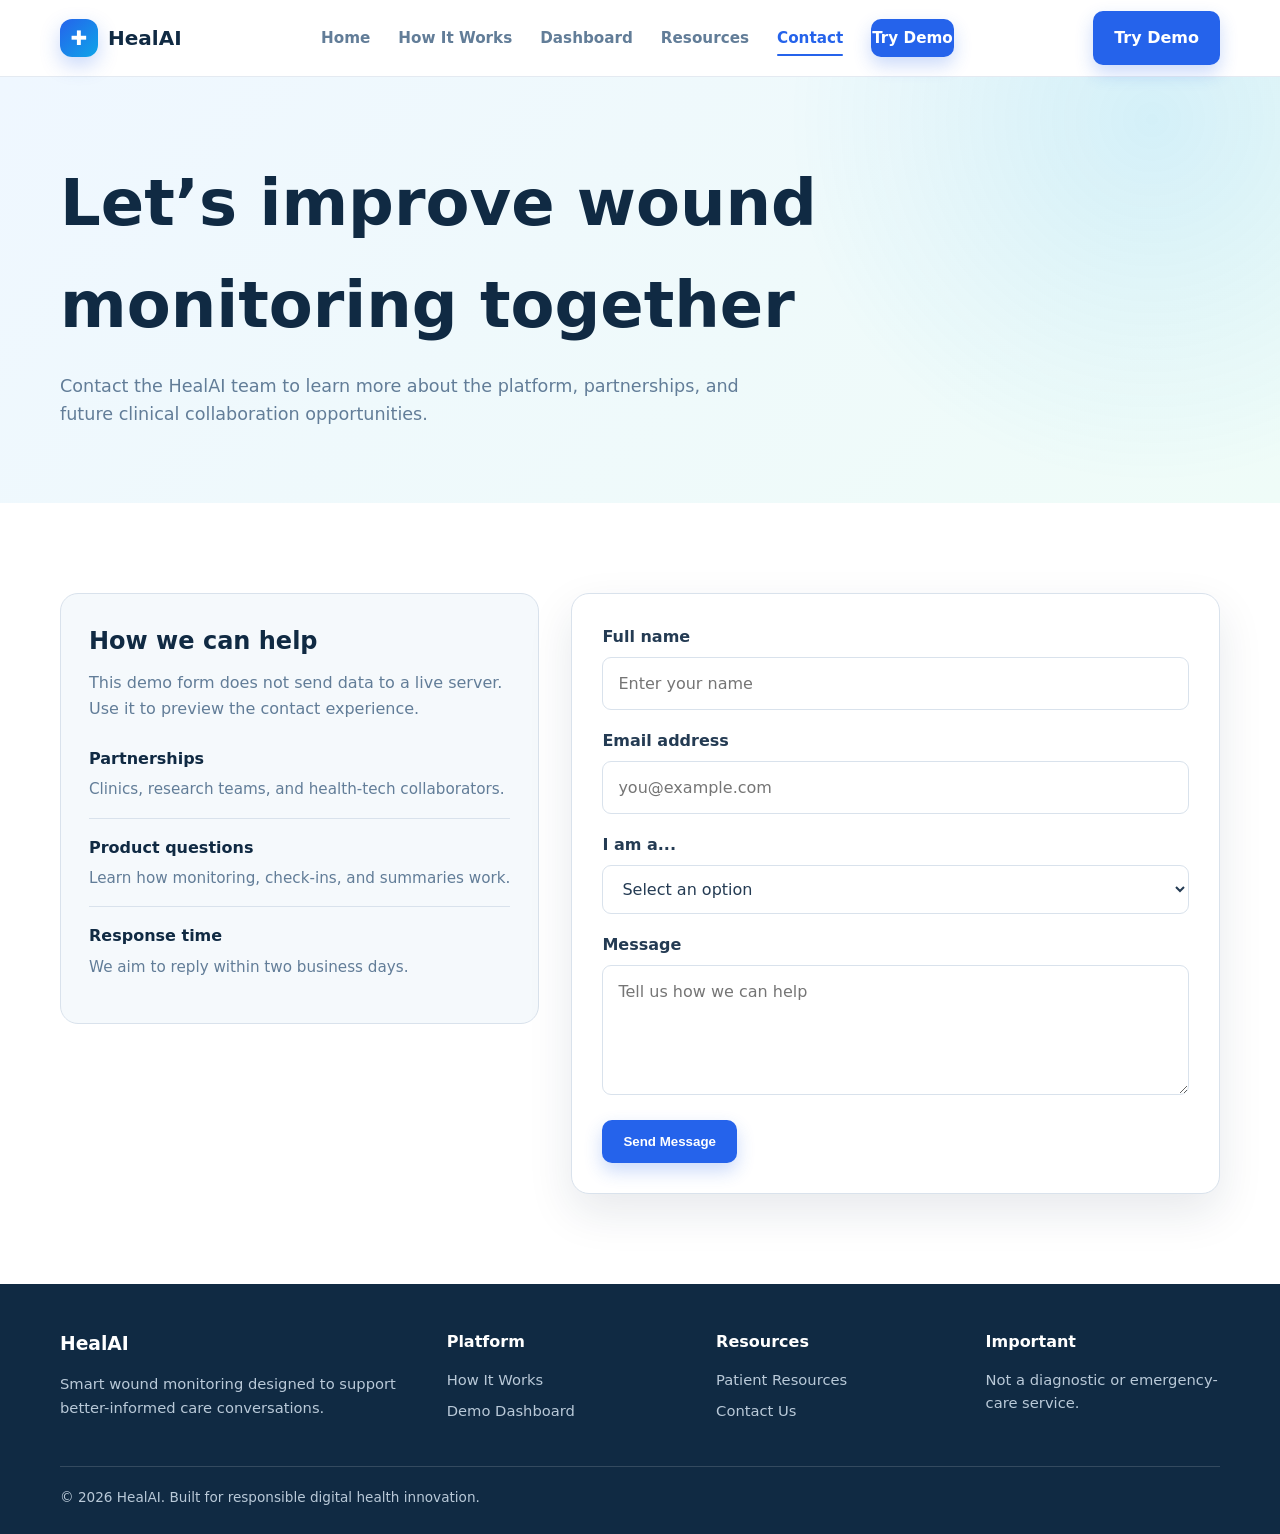
==== contact.html @ 831de9ca "Add files via upload" ====
<!DOCTYPE html>
<html lang="en">
<head>
  <meta charset="UTF-8" />
  <meta name="viewport" content="width=device-width, initial-scale=1.0" />
  <title>Contact | HealAI</title>
  <link rel="stylesheet" href="styles.css" />
</head>
<body>

<a class="skip-link" href="#main">Skip to content</a>

<header class="navbar">
  <div class="container nav-content">
    <a href="index.html" class="logo">
      <span class="logo-mark">✚</span>
      HealAI
    </a>

    <nav class="nav-links">
      <a href="index.html">Home</a>
      <a href="how-it-works.html">How It Works</a>
      <a href="dashboard.html">Dashboard</a>
      <a href="resources.html">Resources</a>
      <a class="active" href="contact.html">Contact</a>
      <a class="nav-cta btn btn-primary" href="dashboard.html">Try Demo</a>
    </nav>

    <div class="nav-actions">
      <a href="dashboard.html" class="btn btn-primary">Try Demo</a>
    </div>

    <button class="menu-btn" type="button" aria-label="Open menu" aria-expanded="false">☰</button>
  </div>
</header>

<main id="main">
  <section class="page-hero">
    <div class="container">
      <h1>Let’s improve wound monitoring together</h1>
      <p>
        Contact the HealAI team to learn more about the platform, partnerships,
        and future clinical collaboration opportunities.
      </p>
    </div>
  </section>

  <section class="section">
    <div class="container contact-layout">
      <aside class="contact-panel">
        <h2>How we can help</h2>
        <p>
          This demo form does not send data to a live server. Use it to preview
          the contact experience.
        </p>

        <div class="contact-item">
          <h3>Partnerships</h3>
          <p>Clinics, research teams, and health-tech collaborators.</p>
        </div>

        <div class="contact-item">
          <h3>Product questions</h3>
          <p>Learn how monitoring, check-ins, and summaries work.</p>
        </div>

        <div class="contact-item">
          <h3>Response time</h3>
          <p>We aim to reply within two business days.</p>
        </div>
      </aside>

      <form class="form">
        <div class="form-group">
          <label for="name">Full name</label>
          <input id="name" name="name" type="text" autocomplete="name" placeholder="Enter your name" required />
        </div>

        <div class="form-group">
          <label for="email">Email address</label>
          <input id="email" name="email" type="email" autocomplete="email" placeholder="you@example.com" required />
        </div>

        <div class="form-group">
          <label for="role">I am a...</label>
          <select id="role" name="role" required>
            <option value="">Select an option</option>
            <option>Patient</option>
            <option>Healthcare professional</option>
            <option>Researcher</option>
            <option>Potential partner</option>
            <option>Student or hackathon evaluator</option>
          </select>
        </div>

        <div class="form-group">
          <label for="message">Message</label>
          <textarea
            id="message"
            name="message"
            placeholder="Tell us how we can help"
            required
          ></textarea>
        </div>

        <button class="btn btn-primary" type="submit">
          Send Message
        </button>

        <p class="form-success">
          Thank you. The HealAI team will get back to you soon.
        </p>
      </form>
    </div>
  </section>
</main>

<footer class="footer">
  <div class="container">
    <div class="footer-grid">
      <div>
        <h3>HealAI</h3>
        <p>
          Smart wound monitoring designed to support better-informed care
          conversations.
        </p>
      </div>

      <div>
        <h4>Platform</h4>
        <a href="how-it-works.html">How It Works</a>
        <a href="dashboard.html">Demo Dashboard</a>
      </div>

      <div>
        <h4>Resources</h4>
        <a href="resources.html">Patient Resources</a>
        <a href="contact.html">Contact Us</a>
      </div>

      <div>
        <h4>Important</h4>
        <p>Not a diagnostic or emergency-care service.</p>
      </div>
    </div>

    <div class="footer-bottom">
      © 2026 HealAI. Built for responsible digital health innovation.
    </div>
  </div>
</footer>

<script src="script.js"></script>
</body>
</html>
---- styles.css ----
:root {
  --navy: #102a43;
  --blue: #2563eb;
  --cyan: #0ea5e9;
  --mint: #dff8f1;
  --green: #0f9d76;
  --text: #243b53;
  --muted: #627d98;
  --light: #f5f9fc;
  --border: #d9e2ec;
  --white: #ffffff;
  --shadow: 0 18px 45px rgba(16, 42, 67, 0.1);
  --radius: 18px;
}

* {
  box-sizing: border-box;
  margin: 0;
  padding: 0;
}

html {
  scroll-behavior: smooth;
}

body {
  font-family: Inter, ui-sans-serif, system-ui, -apple-system, BlinkMacSystemFont,
    "Segoe UI", sans-serif;
  color: var(--text);
  background: var(--white);
  line-height: 1.6;
}

a {
  color: inherit;
  text-decoration: none;
}

img {
  max-width: 100%;
  display: block;
}

.container {
  width: min(1160px, 92%);
  margin: auto;
}

.navbar {
  position: sticky;
  top: 0;
  z-index: 100;
  background: rgba(255, 255, 255, 0.94);
  backdrop-filter: blur(16px);
  border-bottom: 1px solid rgba(217, 226, 236, 0.7);
}

.nav-content {
  position: relative;
  height: 76px;
  display: flex;
  align-items: center;
  justify-content: space-between;
  gap: 16px;
}

.logo {
  display: flex;
  align-items: center;
  gap: 10px;
  font-weight: 800;
  font-size: 1.25rem;
  color: var(--navy);
}

.logo-mark {
  width: 38px;
  height: 38px;
  display: grid;
  place-items: center;
  border-radius: 12px;
  color: white;
  background: linear-gradient(135deg, var(--blue), var(--cyan));
  box-shadow: 0 8px 20px rgba(37, 99, 235, 0.25);
}

.nav-links {
  display: flex;
  align-items: center;
  gap: 28px;
  font-size: 0.95rem;
  font-weight: 600;
  color: var(--muted);
}

.nav-links a {
  position: relative;
  padding: 6px 0;
}

.nav-links a:hover,
.nav-links a.active {
  color: var(--blue);
}

.nav-links a.active::after {
  content: "";
  position: absolute;
  left: 0;
  right: 0;
  bottom: 0;
  height: 2px;
  border-radius: 99px;
  background: var(--blue);
}

.nav-actions {
  display: flex;
  align-items: center;
  gap: 12px;
}

.menu-btn {
  display: none;
  border: none;
  background: transparent;
  font-size: 1.5rem;
  cursor: pointer;
  color: var(--navy);
}

.nav-cta {
  display: none;
}

body.nav-open {
  overflow: hidden;
}

.skip-link {
  position: absolute;
  left: 12px;
  top: -48px;
  z-index: 200;
  padding: 8px 14px;
  border-radius: 8px;
  background: var(--navy);
  color: white;
  font-weight: 700;
}

.skip-link:focus {
  top: 12px;
}

.sr-only {
  position: absolute;
  width: 1px;
  height: 1px;
  padding: 0;
  margin: -1px;
  overflow: hidden;
  clip: rect(0, 0, 0, 0);
  white-space: nowrap;
  border: 0;
}

.btn {
  display: inline-flex;
  align-items: center;
  justify-content: center;
  gap: 8px;
  padding: 13px 20px;
  border-radius: 10px;
  border: 1px solid transparent;
  font-weight: 700;
  cursor: pointer;
  transition: 0.25s ease;
}

.btn-primary {
  color: white;
  background: var(--blue);
  box-shadow: 0 8px 18px rgba(37, 99, 235, 0.24);
}

.btn-primary:hover {
  transform: translateY(-2px);
  background: #1d4ed8;
}

.btn-secondary {
  color: var(--blue);
  background: white;
  border-color: #bfdbfe;
}

.btn-secondary:hover {
  background: #eff6ff;
}

.btn-light {
  color: var(--navy);
  background: var(--white);
}

.btn:disabled {
  opacity: 0.75;
  cursor: default;
  transform: none;
  box-shadow: none;
}

.hero {
  padding: 100px 0 90px;
  background:
    radial-gradient(circle at 85% 20%, rgba(14, 165, 233, 0.15), transparent 28%),
    linear-gradient(135deg, #f7fbff 0%, #eef9f8 100%);
}

.hero-grid {
  display: grid;
  grid-template-columns: 1.05fr 0.95fr;
  align-items: center;
  gap: 70px;
}

.eyebrow {
  display: inline-flex;
  align-items: center;
  gap: 8px;
  color: var(--green);
  background: #e7faf4;
  border-radius: 999px;
  padding: 8px 14px;
  font-weight: 700;
  font-size: 0.8rem;
  margin-bottom: 20px;
}

.hero h1 {
  max-width: 680px;
  color: var(--navy);
  font-size: clamp(2.5rem, 5vw, 4.6rem);
  line-height: 1.08;
  letter-spacing: -0.05em;
  margin-bottom: 22px;
}

.hero h1 span {
  color: var(--blue);
}

.hero p {
  max-width: 610px;
  color: var(--muted);
  font-size: 1.12rem;
  margin-bottom: 30px;
}

.hero-buttons {
  display: flex;
  flex-wrap: wrap;
  gap: 12px;
}

.hero-card {
  position: relative;
  padding: 22px;
  border-radius: 28px;
  background: white;
  box-shadow: var(--shadow);
  border: 1px solid #e5eef5;
}

.mockup {
  border-radius: 20px;
  overflow: hidden;
  background: #f3f8fc;
  border: 1px solid var(--border);
}

.mockup-header {
  display: flex;
  justify-content: space-between;
  padding: 18px;
  background: white;
  border-bottom: 1px solid var(--border);
}

.mockup-body {
  padding: 22px;
}

.status-card {
  padding: 18px;
  margin-bottom: 15px;
  border-radius: 15px;
  background: white;
}

.status-card:last-child {
  margin-bottom: 0;
}

.progress {
  height: 9px;
  background: #e5edf4;
  border-radius: 99px;
  overflow: hidden;
  margin: 12px 0;
}

.progress span {
  display: block;
  width: 72%;
  height: 100%;
  background: linear-gradient(90deg, var(--green), var(--cyan));
  border-radius: inherit;
}

.section {
  padding: 90px 0;
}

.section-soft {
  background: var(--light);
}

.section-heading {
  max-width: 680px;
  margin: 0 auto 48px;
  text-align: center;
}

.section-heading h2 {
  color: var(--navy);
  font-size: clamp(2rem, 4vw, 3rem);
  line-height: 1.15;
  margin-bottom: 15px;
}

.section-heading p {
  color: var(--muted);
}

.stack-heading {
  margin-top: 56px;
}

.cards {
  display: grid;
  grid-template-columns: repeat(3, 1fr);
  gap: 22px;
}

.card {
  padding: 28px;
  background: white;
  border: 1px solid var(--border);
  border-radius: var(--radius);
  box-shadow: 0 8px 24px rgba(16, 42, 67, 0.04);
  transition: transform 0.25s ease, box-shadow 0.25s ease;
}

.card:hover {
  transform: translateY(-4px);
  box-shadow: 0 16px 36px rgba(16, 42, 67, 0.08);
}

.card-icon {
  width: 48px;
  height: 48px;
  display: grid;
  place-items: center;
  border-radius: 14px;
  color: var(--blue);
  background: #eaf2ff;
  font-size: 1.35rem;
  margin-bottom: 18px;
}

.card h3 {
  color: var(--navy);
  margin-bottom: 10px;
}

.card p {
  color: var(--muted);
}

.steps {
  display: grid;
  grid-template-columns: repeat(4, 1fr);
  gap: 20px;
}

.step {
  position: relative;
  padding: 28px 20px;
  text-align: center;
  background: white;
  border: 1px solid var(--border);
  border-radius: var(--radius);
}

.step-number {
  width: 48px;
  height: 48px;
  display: grid;
  place-items: center;
  margin: 0 auto 18px;
  border-radius: 50%;
  color: white;
  background: var(--blue);
  font-weight: 800;
}

.step h3 {
  color: var(--navy);
  margin-bottom: 8px;
}

.step p {
  color: var(--muted);
}

.disclaimer {
  padding: 20px;
  border-left: 4px solid var(--green);
  background: #effcf8;
  color: #285e52;
  border-radius: 10px;
  margin-top: 35px;
}

.page-hero {
  padding: 75px 0;
  background:
    radial-gradient(circle at 90% 10%, rgba(14, 165, 233, 0.12), transparent 30%),
    linear-gradient(135deg, #eff7ff, #effcf8);
}

.page-hero h1 {
  color: var(--navy);
  font-size: clamp(2.3rem, 5vw, 4rem);
  margin-bottom: 15px;
}

.page-hero p {
  max-width: 680px;
  color: var(--muted);
  font-size: 1.1rem;
}

.dashboard {
  padding: 55px 0 80px;
  background: #f7fafc;
}

.dashboard-header {
  display: flex;
  justify-content: space-between;
  align-items: center;
  gap: 20px;
  margin-bottom: 28px;
}

.dashboard-header h2 {
  color: var(--navy);
}

.dashboard-header p {
  color: var(--muted);
}

.stats {
  display: grid;
  grid-template-columns: repeat(4, 1fr);
  gap: 18px;
  margin-bottom: 25px;
}

.stat {
  padding: 22px;
  background: white;
  border-radius: 15px;
  border: 1px solid var(--border);
  border-top: 3px solid var(--cyan);
}

.stat strong {
  display: block;
  color: var(--navy);
  font-size: 1.8rem;
}

.stat span {
  color: var(--muted);
  font-size: 0.9rem;
}

.dashboard-grid {
  display: grid;
  grid-template-columns: 1fr 1fr;
  gap: 22px;
}

.chart-card,
.upload-card {
  padding: 25px;
  background: white;
  border: 1px solid var(--border);
  border-radius: var(--radius);
}

.chart-card h3,
.upload-card h3 {
  color: var(--navy);
  margin-bottom: 6px;
}

.chart-card p,
.upload-card p {
  color: var(--muted);
}

.chart {
  display: flex;
  align-items: end;
  gap: 14px;
  height: 210px;
  margin-top: 30px;
  padding: 20px 10px 0;
  border-bottom: 1px solid var(--border);
}

.bar {
  flex: 1;
  min-height: 25px;
  border-radius: 8px 8px 0 0;
  background: linear-gradient(to top, var(--blue), var(--cyan));
}

.chart-labels {
  display: flex;
  gap: 14px;
  margin-top: 10px;
  padding: 0 10px;
  color: var(--muted);
  font-size: 0.8rem;
  text-align: center;
}

.chart-labels span {
  flex: 1;
}

.upload-box {
  display: grid;
  place-items: center;
  min-height: 190px;
  margin-top: 20px;
  padding: 20px;
  text-align: center;
  border: 2px dashed #b8cce0;
  border-radius: 15px;
  color: var(--muted);
  cursor: pointer;
  transition: border-color 0.2s ease, background 0.2s ease;
}

.upload-box:hover {
  border-color: var(--blue);
  background: #f8fbff;
}

.upload-preview {
  display: none;
  width: 100%;
  max-height: 180px;
  object-fit: cover;
  border-radius: 12px;
  margin-top: 14px;
}

.upload-icon {
  font-size: 2rem;
  margin-bottom: 6px;
}

.upload-box.is-dragover {
  border-color: var(--blue);
  background: #eef5ff;
}

.upload-box.is-busy {
  pointer-events: none;
  opacity: 0.72;
}

.preview-stage {
  margin-top: 16px;
}

.preview-stage canvas {
  width: 100%;
  height: auto;
  display: block;
  border-radius: 14px;
  border: 1px solid var(--border);
  background: #0b1c2c;
}

.overlay-legend {
  display: flex;
  flex-wrap: wrap;
  gap: 12px 16px;
  margin-top: 10px;
  color: var(--muted);
  font-size: 0.8rem;
  font-weight: 600;
}

.overlay-legend span {
  display: inline-flex;
  align-items: center;
  gap: 6px;
}

.swatch {
  width: 10px;
  height: 10px;
  border-radius: 99px;
  display: inline-block;
}

.swatch-red {
  background: #e11d48;
}

.swatch-yellow {
  background: #eab308;
}

.swatch-dark {
  background: #334155;
}

.chart-card-wide {
  margin-top: 22px;
}

.chart-card .form-group {
  margin-bottom: 16px;
}

.chart-card .form-group label,
.chart-card > form > label {
  display: block;
  color: var(--navy);
  font-weight: 700;
  margin-bottom: 6px;
}

.chart-card textarea {
  width: 100%;
  min-height: 110px;
  padding: 13px 15px;
  border: 1px solid var(--border);
  border-radius: 9px;
  font: inherit;
  resize: vertical;
  background: white;
  color: var(--text);
}

.chart-card textarea:focus {
  outline: none;
  border-color: var(--blue);
  box-shadow: 0 0 0 4px rgba(37, 99, 235, 0.12);
}

.chart-card form .btn {
  margin-top: 4px;
}

.checkin-status {
  margin-top: 16px;
  padding: 14px 16px;
  background: #effcf8;
  color: #285e52;
  border-radius: 10px;
  border-left: 4px solid var(--green);
}

.analysis-card {
  padding: 25px;
  background: white;
  border: 1px solid var(--border);
  border-radius: var(--radius);
  min-height: 100%;
}

.analysis-card h3 {
  color: var(--navy);
  margin-bottom: 6px;
}

.analysis-empty {
  height: 100%;
  min-height: 280px;
  display: flex;
  flex-direction: column;
  align-items: center;
  justify-content: center;
  text-align: center;
  color: var(--muted);
  padding: 12px;
}

.analysis-empty .card-icon {
  margin-bottom: 12px;
}

.analysis-empty h3 {
  margin-bottom: 8px;
}

.analysis-empty p {
  max-width: 360px;
}

.analysis-header {
  display: flex;
  align-items: flex-start;
  gap: 14px;
  margin-bottom: 22px;
}

.analysis-header p {
  color: var(--muted);
  font-size: 0.95rem;
}

.analysis-badge {
  flex-shrink: 0;
  display: inline-flex;
  align-items: center;
  padding: 6px 11px;
  border-radius: 999px;
  font-size: 0.75rem;
  font-weight: 800;
  letter-spacing: 0.02em;
  text-transform: uppercase;
}

.badge-ok {
  color: #0f766e;
  background: #ccfbf1;
}

.badge-warn {
  color: #b45309;
  background: #fef3c7;
}

.badge-bad {
  color: #be123c;
  background: #ffe4e6;
}

.meters {
  display: grid;
  grid-template-columns: 1fr 1fr;
  gap: 14px 18px;
  margin-bottom: 20px;
}

.meter-label {
  display: flex;
  justify-content: space-between;
  gap: 10px;
  margin-bottom: 6px;
  font-size: 0.82rem;
  font-weight: 700;
  color: var(--navy);
}

.meter-label strong {
  color: var(--muted);
  font-weight: 700;
}

.meter-track {
  height: 8px;
  background: #e8eef5;
  border-radius: 99px;
  overflow: hidden;
}

.meter-fill {
  display: block;
  height: 100%;
  border-radius: inherit;
  background: linear-gradient(90deg, var(--blue), var(--cyan));
}

.meter-red {
  background: linear-gradient(90deg, #fb7185, #e11d48);
}

.meter-yellow {
  background: linear-gradient(90deg, #fde68a, #ca8a04);
}

.meter-dark {
  background: linear-gradient(90deg, #64748b, #0f172a);
}

.meter-green {
  background: linear-gradient(90deg, var(--green), var(--cyan));
}

.findings {
  list-style: none;
  display: grid;
  gap: 10px;
}

.findings li {
  padding: 12px 14px;
  border-radius: 12px;
  background: var(--light);
  border: 1px solid var(--border);
  color: var(--text);
  font-size: 0.92rem;
}

.findings li.warn {
  background: #fffbeb;
  border-color: #fde68a;
}

.findings li.alert {
  background: #fff1f2;
  border-color: #fecdd3;
}

.analysis-card .disclaimer {
  margin-top: 18px;
  padding: 14px 16px;
  font-size: 0.86rem;
}

.checklist {
  list-style: none;
  display: grid;
  gap: 10px;
  margin-top: 16px;
}

.checklist li {
  display: flex;
  gap: 10px;
  align-items: flex-start;
  color: var(--muted);
  font-size: 0.95rem;
}

.checklist li::before {
  content: "✓";
  color: var(--green);
  font-weight: 800;
  line-height: 1.4;
}

.checkin-grid {
  display: grid;
  grid-template-columns: 1fr 1fr;
  gap: 10px 16px;
  margin: 16px 0 18px;
}

.checkin-option {
  display: flex;
  align-items: center;
  gap: 8px;
  color: var(--text);
  font-weight: 600;
  font-size: 0.92rem;
}

.pain-row {
  display: flex;
  align-items: center;
  justify-content: space-between;
  gap: 12px;
  margin-top: 8px;
}

.pain-row output {
  min-width: 1.6rem;
  color: var(--navy);
  font-weight: 800;
}

input[type="range"] {
  width: 100%;
  accent-color: var(--blue);
}

.warning-list {
  display: grid;
  gap: 12px;
  margin-top: 8px;
}

.warning-list p {
  padding: 14px 16px;
  border-radius: 12px;
  background: #fff1f2;
  border: 1px solid #fecdd3;
  color: #9f1239;
}

.verify-grid {
  display: grid;
  grid-template-columns: repeat(4, 1fr);
  gap: 20px;
}

.cta-banner {
  display: flex;
  justify-content: space-between;
  align-items: center;
  gap: 24px;
  padding: 36px 40px;
  border-radius: 24px;
  background: linear-gradient(135deg, #102a43, #1d4ed8);
  color: white;
}

.cta-banner h2 {
  color: white;
  font-size: clamp(1.6rem, 3vw, 2.2rem);
  line-height: 1.2;
  margin-bottom: 8px;
}

.cta-banner p {
  color: rgba(255, 255, 255, 0.8);
}

.cta-banner .btn-primary {
  background: white;
  color: var(--blue);
  box-shadow: none;
  white-space: nowrap;
}

.cta-banner .btn-primary:hover {
  background: #eff6ff;
}

.contact-layout {
  display: grid;
  grid-template-columns: 0.85fr 1.15fr;
  gap: 32px;
  align-items: start;
}

.contact-panel {
  padding: 28px;
  background: var(--light);
  border: 1px solid var(--border);
  border-radius: var(--radius);
}

.contact-panel h2 {
  color: var(--navy);
  margin-bottom: 10px;
}

.contact-panel > p {
  color: var(--muted);
  margin-bottom: 24px;
}

.contact-item {
  padding: 16px 0;
  border-top: 1px solid var(--border);
}

.contact-item:first-of-type {
  border-top: 0;
  padding-top: 0;
}

.contact-item h3 {
  color: var(--navy);
  font-size: 1rem;
  margin-bottom: 6px;
}

.contact-item p {
  color: var(--muted);
  font-size: 0.95rem;
}

.footer {
  padding: 45px 0 25px;
  color: #b9c9d8;
  background: #102a43;
}

.footer-grid {
  display: grid;
  grid-template-columns: 1.5fr 1fr 1fr 1fr;
  gap: 35px;
  margin-bottom: 35px;
}

.footer h3,
.footer h4 {
  color: white;
  margin-bottom: 13px;
}

.footer p,
.footer a {
  color: #b9c9d8;
  font-size: 0.92rem;
}

.footer a {
  display: block;
  margin-bottom: 8px;
}

.footer a:hover {
  color: white;
}

.footer-bottom {
  padding-top: 20px;
  border-top: 1px solid rgba(255, 255, 255, 0.15);
  font-size: 0.85rem;
}

.form {
  max-width: 700px;
  margin: auto;
  padding: 30px;
  background: white;
  border: 1px solid var(--border);
  border-radius: var(--radius);
  box-shadow: var(--shadow);
}

.contact-layout .form {
  max-width: none;
  margin: 0;
}

.form-group {
  margin-bottom: 18px;
}

.form label {
  display: block;
  font-weight: 700;
  margin-bottom: 7px;
}

.form input,
.form textarea,
.form select {
  width: 100%;
  padding: 13px 15px;
  border: 1px solid var(--border);
  border-radius: 9px;
  font: inherit;
  background: white;
  color: var(--text);
}

.form input:focus,
.form textarea:focus,
.form select:focus {
  outline: none;
  border-color: var(--blue);
  box-shadow: 0 0 0 4px rgba(37, 99, 235, 0.12);
}

.form textarea {
  min-height: 130px;
  resize: vertical;
}

.form-success {
  display: none;
  margin-top: 16px;
  padding: 14px 16px;
  background: #effcf8;
  color: #285e52;
  border-radius: 10px;
  border-left: 4px solid var(--green);
}

.form-success.visible {
  display: block;
}

@media (max-width: 850px) {
  .nav-links,
  .nav-actions {
    display: none;
  }

  .menu-btn {
    display: block;
  }

  .nav-links.mobile-open {
    position: absolute;
    top: 76px;
    left: 0;
    right: 0;
    display: flex;
    flex-direction: column;
    align-items: flex-start;
    gap: 8px;
    padding: 18px 25px 25px;
    background: white;
    border-bottom: 1px solid var(--border);
    box-shadow: 0 16px 30px rgba(16, 42, 67, 0.08);
    z-index: 20;
  }

  .nav-links.mobile-open .nav-cta {
    display: inline-flex;
    margin-top: 10px;
  }

  .hero-grid,
  .dashboard-grid,
  .contact-layout,
  .cta-banner {
    grid-template-columns: 1fr;
  }

  .cta-banner {
    flex-direction: column;
    align-items: flex-start;
  }

  .cards,
  .steps,
  .stats,
  .meters,
  .verify-grid,
  .checkin-grid {
    grid-template-columns: repeat(2, 1fr);
  }

  .footer-grid {
    grid-template-columns: repeat(2, 1fr);
  }
}

@media (max-width: 560px) {
  .hero {
    padding: 65px 0;
  }

  .section {
    padding: 65px 0;
  }

  .page-hero {
    padding: 50px 0;
  }

  .cards,
  .steps,
  .stats,
  .meters,
  .footer-grid,
  .verify-grid,
  .checkin-grid {
    grid-template-columns: 1fr;
  }

  .dashboard-header {
    align-items: flex-start;
    flex-direction: column;
  }

  .cta-banner {
    padding: 28px 22px;
  }
}
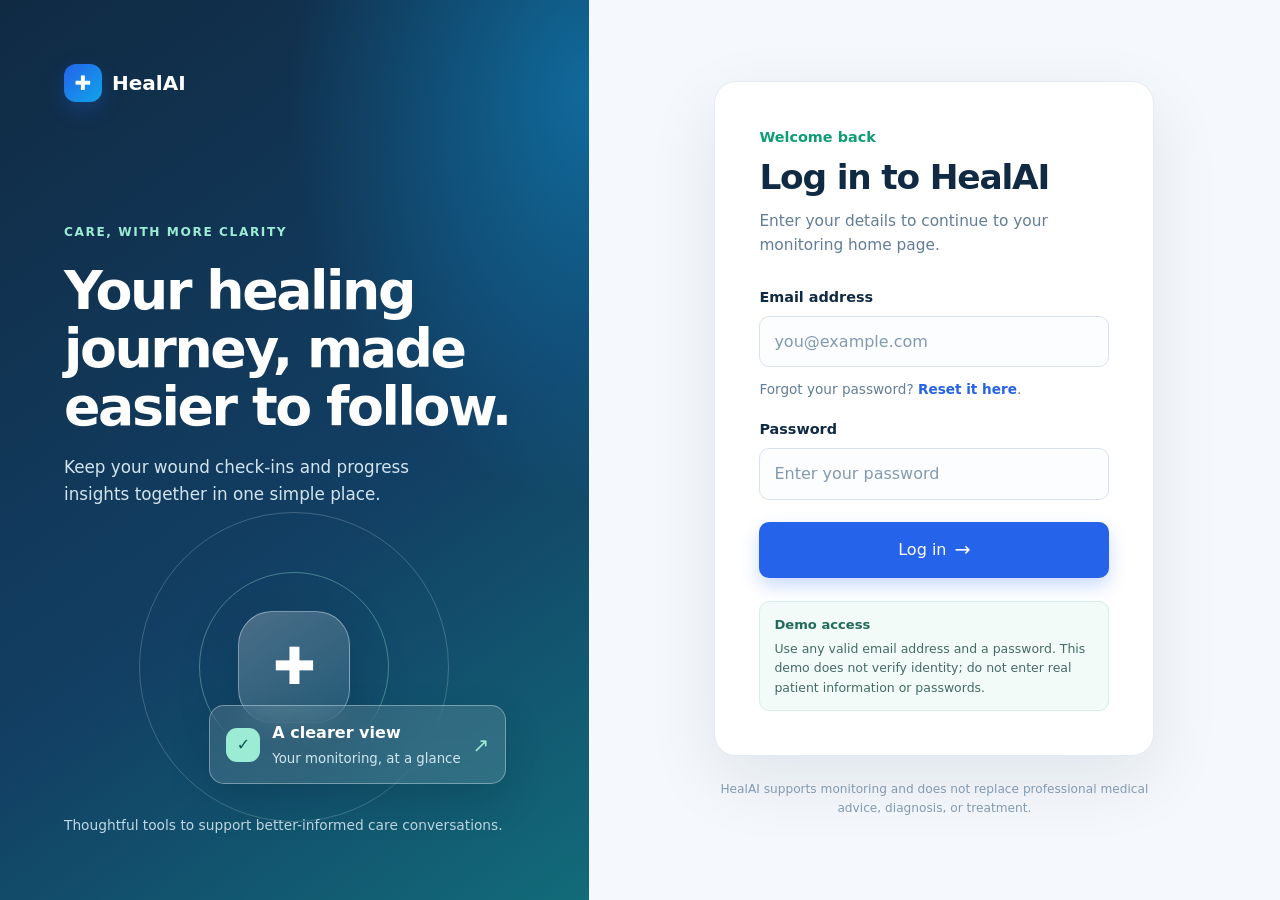
==== commit 76ffc4e4: "Polish HealAI login and connect authentication Co-authored-by: Copilot <223556219+Copilot@users.nore" ====
--- a/contact.html
+++ b/contact.html
@@ -5,6 +5,7 @@
   <meta name="viewport" content="width=device-width, initial-scale=1.0" />
   <title>Contact | HealAI</title>
   <link rel="stylesheet" href="styles.css" />
+  <script src="auth.js"></script>
 </head>
 <body>
 
--- a/styles.css
+++ b/styles.css
@@ -1201,3 +1201,336 @@
     padding: 28px 22px;
   }
 }
+
+.login-page {
+  min-height: 100vh;
+  background: #f5f8fc;
+}
+
+.login-layout {
+  min-height: 100vh;
+  display: grid;
+  grid-template-columns: minmax(360px, 0.92fr) minmax(440px, 1.08fr);
+}
+
+.login-showcase {
+  position: relative;
+  display: flex;
+  flex-direction: column;
+  min-height: 100vh;
+  overflow: hidden;
+  padding: clamp(32px, 5vw, 68px);
+  color: white;
+  background:
+    radial-gradient(ellipse at 100% 10%, rgba(14, 165, 233, 0.46), transparent 36%),
+    linear-gradient(145deg, #102a43 0%, #123f64 58%, #126b79 100%);
+}
+
+.login-logo {
+  align-self: flex-start;
+  color: white;
+}
+
+.login-showcase-copy {
+  position: relative;
+  z-index: 1;
+  max-width: 480px;
+  margin: auto 0 0;
+  padding: 75px 0 0;
+}
+
+.login-kicker {
+  display: inline-block;
+  margin-bottom: 20px;
+  color: #9cebd5;
+  font-size: 0.76rem;
+  font-weight: 800;
+  letter-spacing: 0.13em;
+}
+
+.login-showcase-copy h1 {
+  max-width: 460px;
+  margin-bottom: 18px;
+  font-size: clamp(2.5rem, 4.2vw, 4rem);
+  line-height: 1.08;
+  letter-spacing: -0.045em;
+}
+
+.login-showcase-copy p {
+  max-width: 410px;
+  color: #d2e5ef;
+  font-size: 1.05rem;
+}
+
+.login-visual {
+  position: relative;
+  display: grid;
+  min-height: 270px;
+  place-items: center;
+  margin: 24px 0 12px;
+}
+
+.login-orbit {
+  position: absolute;
+  width: 240px;
+  height: 240px;
+  border: 1px solid rgba(255, 255, 255, 0.2);
+  border-radius: 50%;
+}
+
+.login-orbit-one {
+  width: 310px;
+  height: 310px;
+}
+
+.login-orbit-two {
+  width: 190px;
+  height: 190px;
+  border-color: rgba(156, 235, 213, 0.38);
+}
+
+.login-visual-cross {
+  display: grid;
+  width: 112px;
+  height: 112px;
+  place-items: center;
+  border: 1px solid rgba(255, 255, 255, 0.38);
+  border-radius: 34px;
+  background: linear-gradient(145deg, rgba(255, 255, 255, 0.24), rgba(255, 255, 255, 0.08));
+  box-shadow: 0 20px 60px rgba(4, 22, 40, 0.22);
+  font-size: 3.2rem;
+}
+
+.login-insight-card {
+  position: absolute;
+  right: 4%;
+  bottom: 18px;
+  display: flex;
+  align-items: center;
+  gap: 12px;
+  min-width: 255px;
+  padding: 14px 16px;
+  border: 1px solid rgba(255, 255, 255, 0.35);
+  border-radius: 15px;
+  background: rgba(255, 255, 255, 0.13);
+  box-shadow: 0 18px 40px rgba(4, 22, 40, 0.16);
+  backdrop-filter: blur(14px);
+}
+
+.login-insight-icon {
+  display: grid;
+  width: 34px;
+  height: 34px;
+  flex: 0 0 auto;
+  place-items: center;
+  border-radius: 11px;
+  color: #0b514d;
+  background: #9cebd5;
+  font-weight: 900;
+}
+
+.login-insight-card strong,
+.login-insight-card small {
+  display: block;
+}
+
+.login-insight-card small {
+  margin-top: 2px;
+  color: #d2e5ef;
+}
+
+.login-insight-arrow {
+  margin-left: auto;
+  color: #9cebd5;
+  font-size: 1.25rem;
+}
+
+.login-panel-note {
+  color: #c0d8e4;
+  font-size: 0.86rem;
+}
+
+.login-content {
+  display: flex;
+  flex-direction: column;
+  justify-content: center;
+  align-items: center;
+  padding: clamp(28px, 6vw, 88px);
+}
+
+.login-card {
+  width: min(100%, 440px);
+  padding: clamp(28px, 4vw, 44px);
+  border: 1px solid #e4ebf2;
+  border-radius: 22px;
+  background: white;
+  box-shadow: 0 24px 70px rgba(16, 42, 67, 0.09);
+}
+
+.login-welcome {
+  margin-bottom: 8px;
+  color: var(--green);
+  font-size: 0.9rem;
+  font-weight: 750;
+}
+
+.login-card h2 {
+  color: var(--navy);
+  font-size: clamp(1.8rem, 3vw, 2.15rem);
+  line-height: 1.2;
+  letter-spacing: -0.035em;
+}
+
+.login-intro {
+  margin: 10px 0 28px;
+  color: var(--muted);
+  font-size: 0.96rem;
+}
+
+.login-form .form-group {
+  margin-bottom: 14px;
+}
+
+.login-form label {
+  display: block;
+  margin-bottom: 7px;
+  color: var(--navy);
+  font-size: 0.9rem;
+  font-weight: 700;
+}
+
+.login-form input {
+  width: 100%;
+  min-height: 50px;
+  padding: 12px 14px;
+  border: 1px solid var(--border);
+  border-radius: 10px;
+  background: #fbfdff;
+  color: var(--text);
+  font: inherit;
+  transition: border-color 0.2s ease, box-shadow 0.2s ease, background 0.2s ease;
+}
+
+.login-form input::placeholder {
+  color: #829ab1;
+}
+
+.login-form input:focus {
+  outline: none;
+  border-color: var(--blue);
+  background: white;
+  box-shadow: 0 0 0 4px rgba(37, 99, 235, 0.12);
+}
+
+.login-hint {
+  margin: -2px 0 17px;
+  color: var(--muted);
+  font-size: 0.85rem;
+}
+
+.login-hint a {
+  color: var(--blue);
+  font-weight: 700;
+}
+
+.login-hint a:hover {
+  text-decoration: underline;
+}
+
+.login-submit {
+  width: 100%;
+  min-height: 52px;
+  margin-top: 8px;
+  border: 0;
+  border-radius: 10px;
+  font: inherit;
+}
+
+.login-submit span {
+  font-size: 1.2rem;
+  transition: transform 0.2s ease;
+}
+
+.login-submit:hover span {
+  transform: translateX(3px);
+}
+
+.login-demo-note {
+  margin-top: 23px;
+  padding: 13px 14px;
+  border: 1px solid #d8eee8;
+  border-radius: 10px;
+  background: #f2fbf8;
+  color: #456b64;
+  font-size: 0.78rem;
+  line-height: 1.55;
+}
+
+.login-demo-note strong {
+  display: block;
+  margin-bottom: 3px;
+  color: #226b59;
+  font-size: 0.82rem;
+}
+
+.login-disclaimer {
+  width: min(100%, 440px);
+  margin-top: 24px;
+  color: #829ab1;
+  font-size: 0.76rem;
+  text-align: center;
+}
+
+@media (max-width: 900px) {
+  .login-layout {
+    grid-template-columns: minmax(300px, 0.8fr) minmax(400px, 1.2fr);
+  }
+
+  .login-showcase {
+    padding: 36px;
+  }
+
+  .login-content {
+    padding: 36px;
+  }
+}
+
+@media (max-width: 700px) {
+  .login-layout {
+    grid-template-columns: 1fr;
+  }
+
+  .login-showcase {
+    min-height: auto;
+    padding: 25px 24px 30px;
+  }
+
+  .login-showcase-copy {
+    margin-top: 42px;
+    padding: 0;
+  }
+
+  .login-showcase-copy h1 {
+    max-width: 540px;
+    font-size: clamp(2.15rem, 8vw, 3rem);
+  }
+
+  .login-visual {
+    display: none;
+  }
+
+  .login-panel-note {
+    margin-top: 24px;
+  }
+
+  .login-content {
+    padding: 32px 20px;
+  }
+}
+
+@media (max-width: 420px) {
+  .login-card {
+    padding: 25px 21px;
+    border-radius: 17px;
+  }
+}
